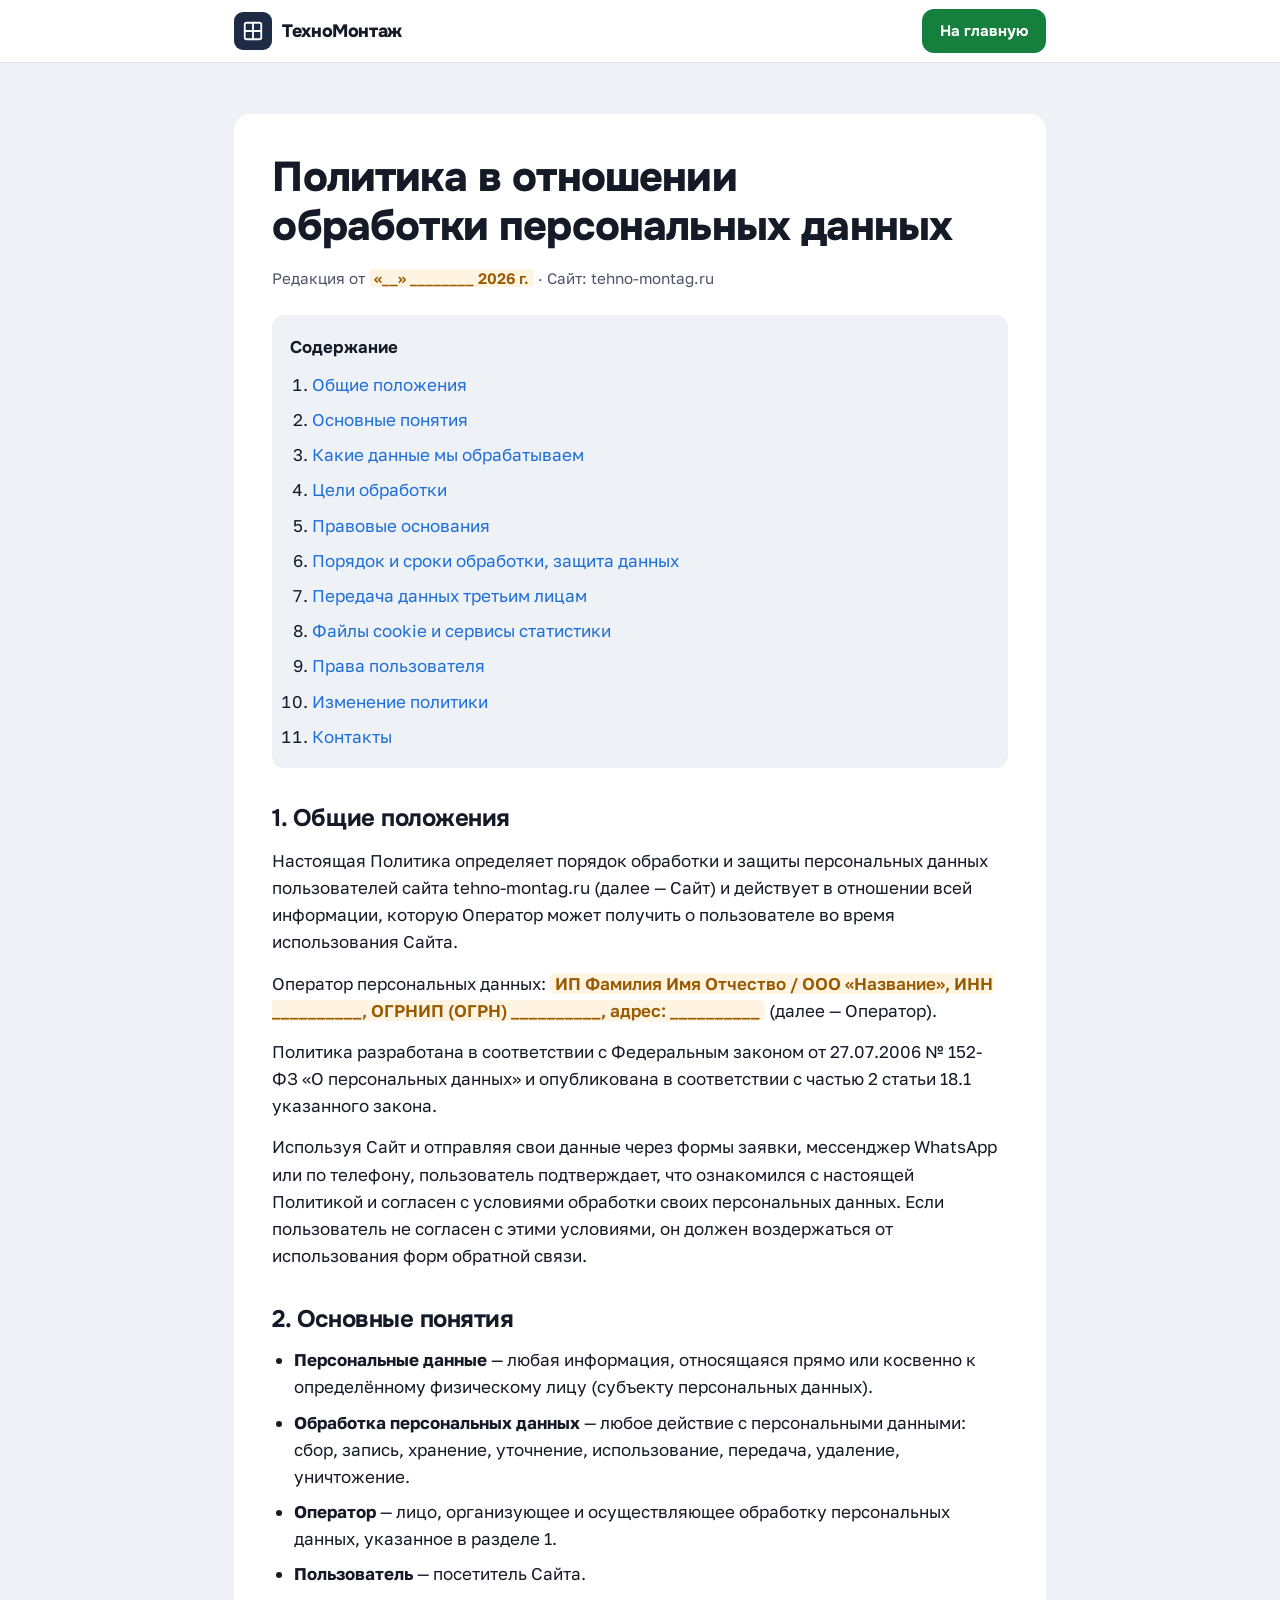
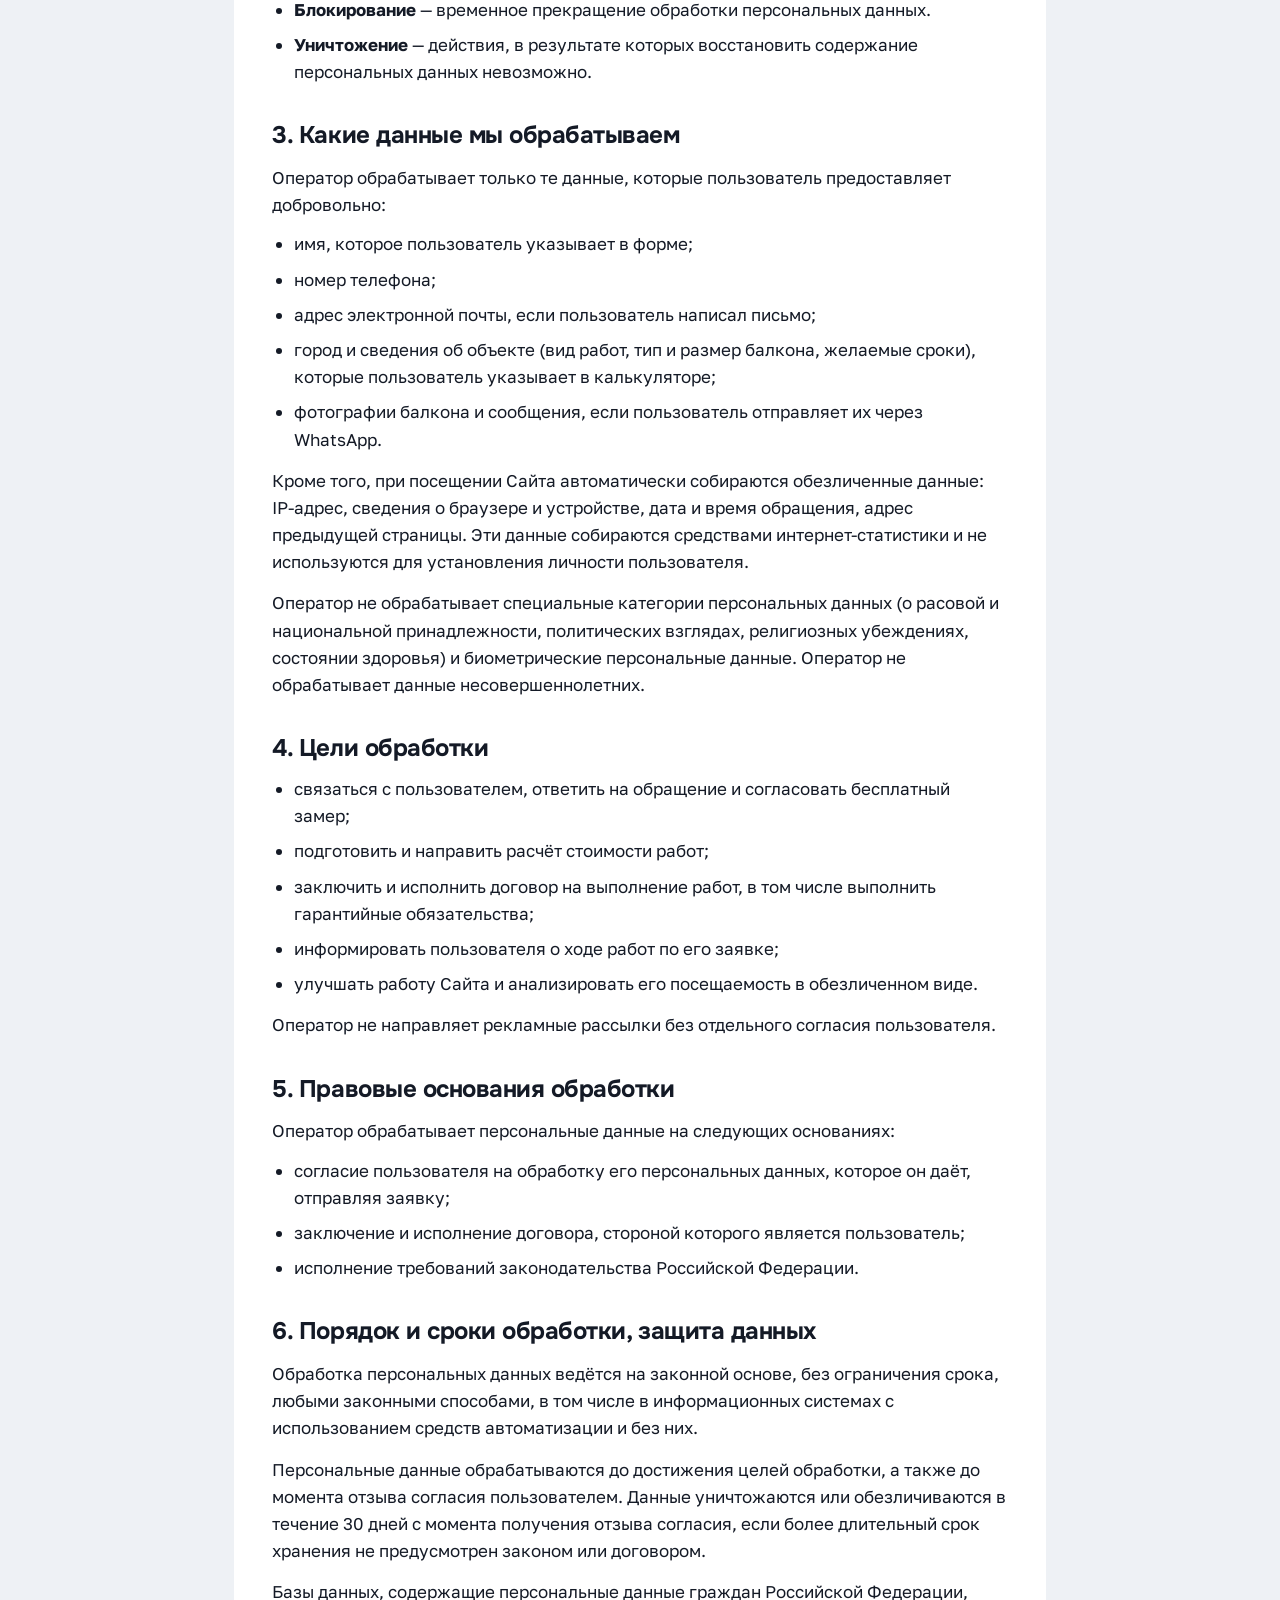
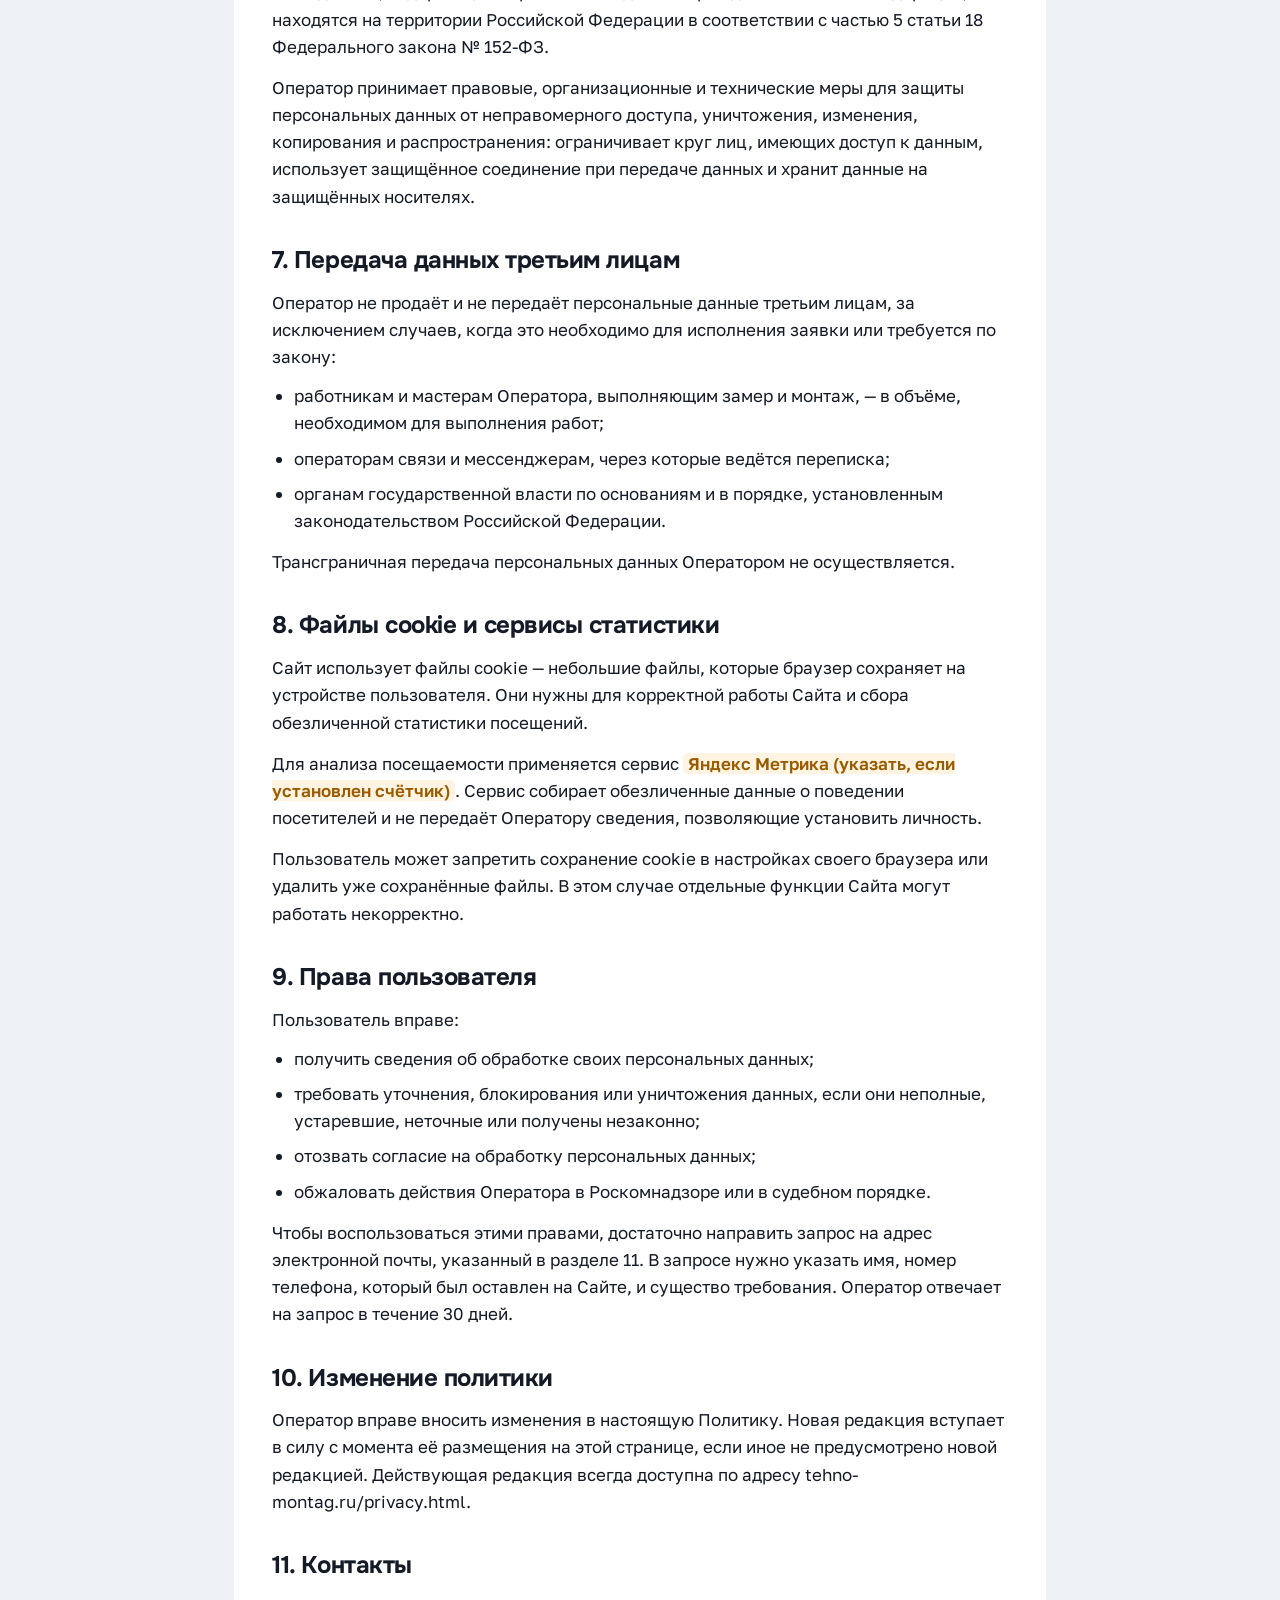
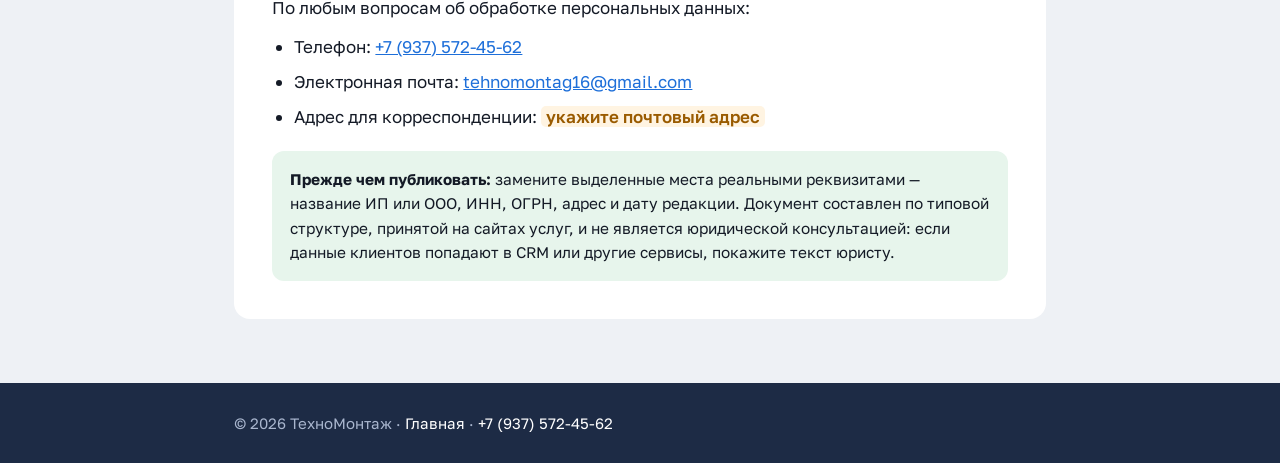
==== privacy.html @ 5880c0b1 "Новая версия сайта: мобильная вёрстка, калькулятор, галерея и политика Главная страница собрана зано" ====
<!doctype html>
<html lang="ru">
<head>
<meta charset="utf-8">
<meta name="viewport" content="width=device-width, initial-scale=1, viewport-fit=cover">
<meta name="theme-color" content="#1D2B45">
<title>Политика обработки персональных данных — ТехноМонтаж</title>
<meta name="description" content="Политика в отношении обработки персональных данных на сайте tehno-montag.ru: какие данные собираем, зачем, как храним и как их удалить.">
<meta name="robots" content="noindex, follow">
<link rel="canonical" href="https://tehno-montag.ru/privacy.html">
<link rel="icon" type="image/svg+xml" href="data:image/svg+xml,%3Csvg xmlns='http://www.w3.org/2000/svg' viewBox='0 0 32 32'%3E%3Crect width='32' height='32' rx='7' fill='%231D2B45'/%3E%3Cpath d='M8 8h16v16H8zM16 8v16M8 16h16' fill='none' stroke='%23fff' stroke-width='2.4'/%3E%3C/svg%3E">
<link rel="preconnect" href="https://fonts.googleapis.com">
<link rel="preconnect" href="https://fonts.gstatic.com" crossorigin>
<link rel="stylesheet" href="https://fonts.googleapis.com/css2?family=Onest:wght@600;700;800&family=Golos+Text:wght@400;500;600&display=swap">
<style>
:root{
  color-scheme:light;
  --bg:#EEF1F5; --card:#FFFFFF;
  --ink:#141A26; --muted:#4A5568; --line:#DCE2EC;
  --navy:#1D2B45; --navy-muted:#A9B6CE;
  --green:#15803D; --green-hover:#126B33; --green-soft:#E7F5EC;
  --blue:#1E6FD9; --todo:#9A5B00; --todo-soft:#FFF4E2;
  --font-display:"Onest","Segoe UI",system-ui,-apple-system,sans-serif;
  --font-body:"Golos Text","Segoe UI",system-ui,-apple-system,sans-serif;
  --r-lg:16px; --r-md:12px; --r-sm:8px;
}
*,*::before,*::after{box-sizing:border-box}
body{margin:0;background:var(--bg);color:var(--ink);font-family:var(--font-body);font-size:17px;line-height:1.6;-webkit-font-smoothing:antialiased;padding-top:env(safe-area-inset-top,0px)}
h1,h2,h3{font-family:var(--font-display);margin:0;line-height:1.2;letter-spacing:-.02em;text-wrap:balance}
h1{font-size:clamp(1.6rem,1.2rem + 2vw,2.6rem);font-weight:800}
h2{font-size:clamp(1.15rem,1rem + .8vw,1.5rem);font-weight:700;margin-top:36px}
p{margin:14px 0 0}
a{color:var(--blue)}
ul,ol{margin:12px 0 0;padding-left:22px}
li{margin-top:8px}
.wrap{max-width:860px;margin-inline:auto;padding-inline:16px}
@media (min-width:768px){.wrap{padding-inline:24px}}
.header{background:var(--card);border-bottom:1px solid var(--line)}
.headrow{display:flex;align-items:center;gap:14px;min-height:62px;padding-block:8px}
.logo{display:flex;align-items:center;gap:10px;text-decoration:none}
.logo-mark{width:38px;height:38px;flex:none;border-radius:9px;background:var(--navy);color:#FFFFFF;display:grid;place-items:center}
.logo-mark svg{width:22px;height:22px;stroke:currentColor;fill:none;stroke-width:2;stroke-linecap:round;stroke-linejoin:round}
.logo b{font-family:var(--font-display);font-size:1.12rem;font-weight:800;color:var(--ink);letter-spacing:-.02em}
.back{margin-left:auto;display:inline-flex;align-items:center;gap:8px;min-height:44px;padding:9px 18px;border-radius:var(--r-md);background:var(--green);color:#FFFFFF;font-family:var(--font-display);font-weight:700;font-size:.95rem;text-decoration:none}
.back:hover{background:var(--green-hover)}
main{padding-block:clamp(28px,4vw,56px) clamp(40px,5vw,72px)}
.doc{background:var(--card);border-radius:var(--r-lg);padding:clamp(20px,3vw,44px)}
.meta{margin-top:14px;color:var(--muted);font-size:.95rem}
.todo{color:var(--todo);background:var(--todo-soft);border-radius:5px;padding:0 5px;font-weight:600}
.note{margin-top:20px;padding:16px 18px;border-radius:var(--r-md);background:var(--green-soft);font-size:.96rem}
.toc{margin-top:24px;padding:18px;border-radius:var(--r-md);background:var(--bg)}
.toc b{font-family:var(--font-display)}
.toc ol{margin-top:10px}
.toc a{text-decoration:none}
.toc a:hover{text-decoration:underline}
.footer{background:var(--navy);color:var(--navy-muted);padding-block:28px;font-size:.94rem}
.footer a{color:#FFFFFF;text-decoration:none}
.footer a:hover{text-decoration:underline}
section{scroll-margin-top:16px}
</style>
</head>
<body>

<header class="header">
  <div class="wrap headrow">
    <a class="logo" href="index.html">
      <span class="logo-mark"><svg aria-hidden="true" viewBox="0 0 24 24"><rect x="3" y="3" width="18" height="18" rx="2"/><path d="M12 3v18"/><path d="M3 12h18"/></svg></span>
      <b>ТехноМонтаж</b>
    </a>
    <a class="back" href="index.html">На главную</a>
  </div>
</header>

<main>
  <div class="wrap">
    <div class="doc">
      <h1>Политика в отношении обработки персональных данных</h1>
      <!-- ЗАПОЛНИТЬ: подставьте реквизиты и дату, уберите выделение -->
      <p class="meta">Редакция от <span class="todo">«__» ________ 2026 г.</span> · Сайт: tehno-montag.ru</p>

      <div class="toc">
        <b>Содержание</b>
        <ol>
          <li><a href="#p1">Общие положения</a></li>
          <li><a href="#p2">Основные понятия</a></li>
          <li><a href="#p3">Какие данные мы обрабатываем</a></li>
          <li><a href="#p4">Цели обработки</a></li>
          <li><a href="#p5">Правовые основания</a></li>
          <li><a href="#p6">Порядок и сроки обработки, защита данных</a></li>
          <li><a href="#p7">Передача данных третьим лицам</a></li>
          <li><a href="#p8">Файлы cookie и сервисы статистики</a></li>
          <li><a href="#p9">Права пользователя</a></li>
          <li><a href="#p10">Изменение политики</a></li>
          <li><a href="#p11">Контакты</a></li>
        </ol>
      </div>

      <section id="p1">
        <h2>1. Общие положения</h2>
        <p>Настоящая Политика определяет порядок обработки и защиты персональных данных пользователей сайта tehno-montag.ru (далее — Сайт) и действует в отношении всей информации, которую Оператор может получить о пользователе во время использования Сайта.</p>
        <p>Оператор персональных данных: <span class="todo">ИП Фамилия Имя Отчество / ООО «Название», ИНН __________, ОГРНИП (ОГРН) __________, адрес: __________</span> (далее — Оператор).</p>
        <p>Политика разработана в соответствии с Федеральным законом от 27.07.2006 № 152-ФЗ «О персональных данных» и опубликована в соответствии с частью 2 статьи 18.1 указанного закона.</p>
        <p>Используя Сайт и отправляя свои данные через формы заявки, мессенджер WhatsApp или по телефону, пользователь подтверждает, что ознакомился с настоящей Политикой и согласен с условиями обработки своих персональных данных. Если пользователь не согласен с этими условиями, он должен воздержаться от использования форм обратной связи.</p>
      </section>

      <section id="p2">
        <h2>2. Основные понятия</h2>
        <ul>
          <li><b>Персональные данные</b> — любая информация, относящаяся прямо или косвенно к определённому физическому лицу (субъекту персональных данных).</li>
          <li><b>Обработка персональных данных</b> — любое действие с персональными данными: сбор, запись, хранение, уточнение, использование, передача, удаление, уничтожение.</li>
          <li><b>Оператор</b> — лицо, организующее и осуществляющее обработку персональных данных, указанное в разделе 1.</li>
          <li><b>Пользователь</b> — посетитель Сайта.</li>
          <li><b>Блокирование</b> — временное прекращение обработки персональных данных.</li>
          <li><b>Уничтожение</b> — действия, в результате которых восстановить содержание персональных данных невозможно.</li>
        </ul>
      </section>

      <section id="p3">
        <h2>3. Какие данные мы обрабатываем</h2>
        <p>Оператор обрабатывает только те данные, которые пользователь предоставляет добровольно:</p>
        <ul>
          <li>имя, которое пользователь указывает в форме;</li>
          <li>номер телефона;</li>
          <li>адрес электронной почты, если пользователь написал письмо;</li>
          <li>город и сведения об объекте (вид работ, тип и размер балкона, желаемые сроки), которые пользователь указывает в калькуляторе;</li>
          <li>фотографии балкона и сообщения, если пользователь отправляет их через WhatsApp.</li>
        </ul>
        <p>Кроме того, при посещении Сайта автоматически собираются обезличенные данные: IP-адрес, сведения о браузере и устройстве, дата и время обращения, адрес предыдущей страницы. Эти данные собираются средствами интернет-статистики и не используются для установления личности пользователя.</p>
        <p>Оператор не обрабатывает специальные категории персональных данных (о расовой и национальной принадлежности, политических взглядах, религиозных убеждениях, состоянии здоровья) и биометрические персональные данные. Оператор не обрабатывает данные несовершеннолетних.</p>
      </section>

      <section id="p4">
        <h2>4. Цели обработки</h2>
        <ul>
          <li>связаться с пользователем, ответить на обращение и согласовать бесплатный замер;</li>
          <li>подготовить и направить расчёт стоимости работ;</li>
          <li>заключить и исполнить договор на выполнение работ, в том числе выполнить гарантийные обязательства;</li>
          <li>информировать пользователя о ходе работ по его заявке;</li>
          <li>улучшать работу Сайта и анализировать его посещаемость в обезличенном виде.</li>
        </ul>
        <p>Оператор не направляет рекламные рассылки без отдельного согласия пользователя.</p>
      </section>

      <section id="p5">
        <h2>5. Правовые основания обработки</h2>
        <p>Оператор обрабатывает персональные данные на следующих основаниях:</p>
        <ul>
          <li>согласие пользователя на обработку его персональных данных, которое он даёт, отправляя заявку;</li>
          <li>заключение и исполнение договора, стороной которого является пользователь;</li>
          <li>исполнение требований законодательства Российской Федерации.</li>
        </ul>
      </section>

      <section id="p6">
        <h2>6. Порядок и сроки обработки, защита данных</h2>
        <p>Обработка персональных данных ведётся на законной основе, без ограничения срока, любыми законными способами, в том числе в информационных системах с использованием средств автоматизации и без них.</p>
        <p>Персональные данные обрабатываются до достижения целей обработки, а также до момента отзыва согласия пользователем. Данные уничтожаются или обезличиваются в течение 30 дней с момента получения отзыва согласия, если более длительный срок хранения не предусмотрен законом или договором.</p>
        <p>Базы данных, содержащие персональные данные граждан Российской Федерации, находятся на территории Российской Федерации в соответствии с частью 5 статьи 18 Федерального закона № 152-ФЗ.</p>
        <p>Оператор принимает правовые, организационные и технические меры для защиты персональных данных от неправомерного доступа, уничтожения, изменения, копирования и распространения: ограничивает круг лиц, имеющих доступ к данным, использует защищённое соединение при передаче данных и хранит данные на защищённых носителях.</p>
      </section>

      <section id="p7">
        <h2>7. Передача данных третьим лицам</h2>
        <p>Оператор не продаёт и не передаёт персональные данные третьим лицам, за исключением случаев, когда это необходимо для исполнения заявки или требуется по закону:</p>
        <ul>
          <li>работникам и мастерам Оператора, выполняющим замер и монтаж, — в объёме, необходимом для выполнения работ;</li>
          <li>операторам связи и мессенджерам, через которые ведётся переписка;</li>
          <li>органам государственной власти по основаниям и в порядке, установленным законодательством Российской Федерации.</li>
        </ul>
        <p>Трансграничная передача персональных данных Оператором не осуществляется.</p>
      </section>

      <section id="p8">
        <h2>8. Файлы cookie и сервисы статистики</h2>
        <p>Сайт использует файлы cookie — небольшие файлы, которые браузер сохраняет на устройстве пользователя. Они нужны для корректной работы Сайта и сбора обезличенной статистики посещений.</p>
        <p>Для анализа посещаемости применяется сервис <span class="todo">Яндекс Метрика (указать, если установлен счётчик)</span>. Сервис собирает обезличенные данные о поведении посетителей и не передаёт Оператору сведения, позволяющие установить личность.</p>
        <p>Пользователь может запретить сохранение cookie в настройках своего браузера или удалить уже сохранённые файлы. В этом случае отдельные функции Сайта могут работать некорректно.</p>
      </section>

      <section id="p9">
        <h2>9. Права пользователя</h2>
        <p>Пользователь вправе:</p>
        <ul>
          <li>получить сведения об обработке своих персональных данных;</li>
          <li>требовать уточнения, блокирования или уничтожения данных, если они неполные, устаревшие, неточные или получены незаконно;</li>
          <li>отозвать согласие на обработку персональных данных;</li>
          <li>обжаловать действия Оператора в Роскомнадзоре или в судебном порядке.</li>
        </ul>
        <p>Чтобы воспользоваться этими правами, достаточно направить запрос на адрес электронной почты, указанный в разделе 11. В запросе нужно указать имя, номер телефона, который был оставлен на Сайте, и существо требования. Оператор отвечает на запрос в течение 30 дней.</p>
      </section>

      <section id="p10">
        <h2>10. Изменение политики</h2>
        <p>Оператор вправе вносить изменения в настоящую Политику. Новая редакция вступает в силу с момента её размещения на этой странице, если иное не предусмотрено новой редакцией. Действующая редакция всегда доступна по адресу tehno-montag.ru/privacy.html.</p>
      </section>

      <section id="p11">
        <h2>11. Контакты</h2>
        <p>По любым вопросам об обработке персональных данных:</p>
        <ul>
          <li>Телефон: <a href="tel:+79375724562">+7 (937) 572-45-62</a></li>
          <li>Электронная почта: <a href="mailto:tehnomontag16@gmail.com">tehnomontag16@gmail.com</a></li>
          <li>Адрес для корреспонденции: <span class="todo">укажите почтовый адрес</span></li>
        </ul>
      </section>

      <div class="note">
        <b>Прежде чем публиковать:</b> замените выделенные места реальными реквизитами — название ИП или ООО, ИНН, ОГРН, адрес и дату редакции. Документ составлен по типовой структуре, принятой на сайтах услуг, и не является юридической консультацией: если данные клиентов попадают в CRM или другие сервисы, покажите текст юристу.
      </div>
    </div>
  </div>
</main>

<footer class="footer">
  <div class="wrap">
    © <span id="year">2026</span> ТехноМонтаж · <a href="index.html">Главная</a> · <a href="tel:+79375724562">+7 (937) 572-45-62</a>
  </div>
</footer>

<script>
  document.getElementById("year").textContent = new Date().getFullYear();
</script>
</body>
</html>
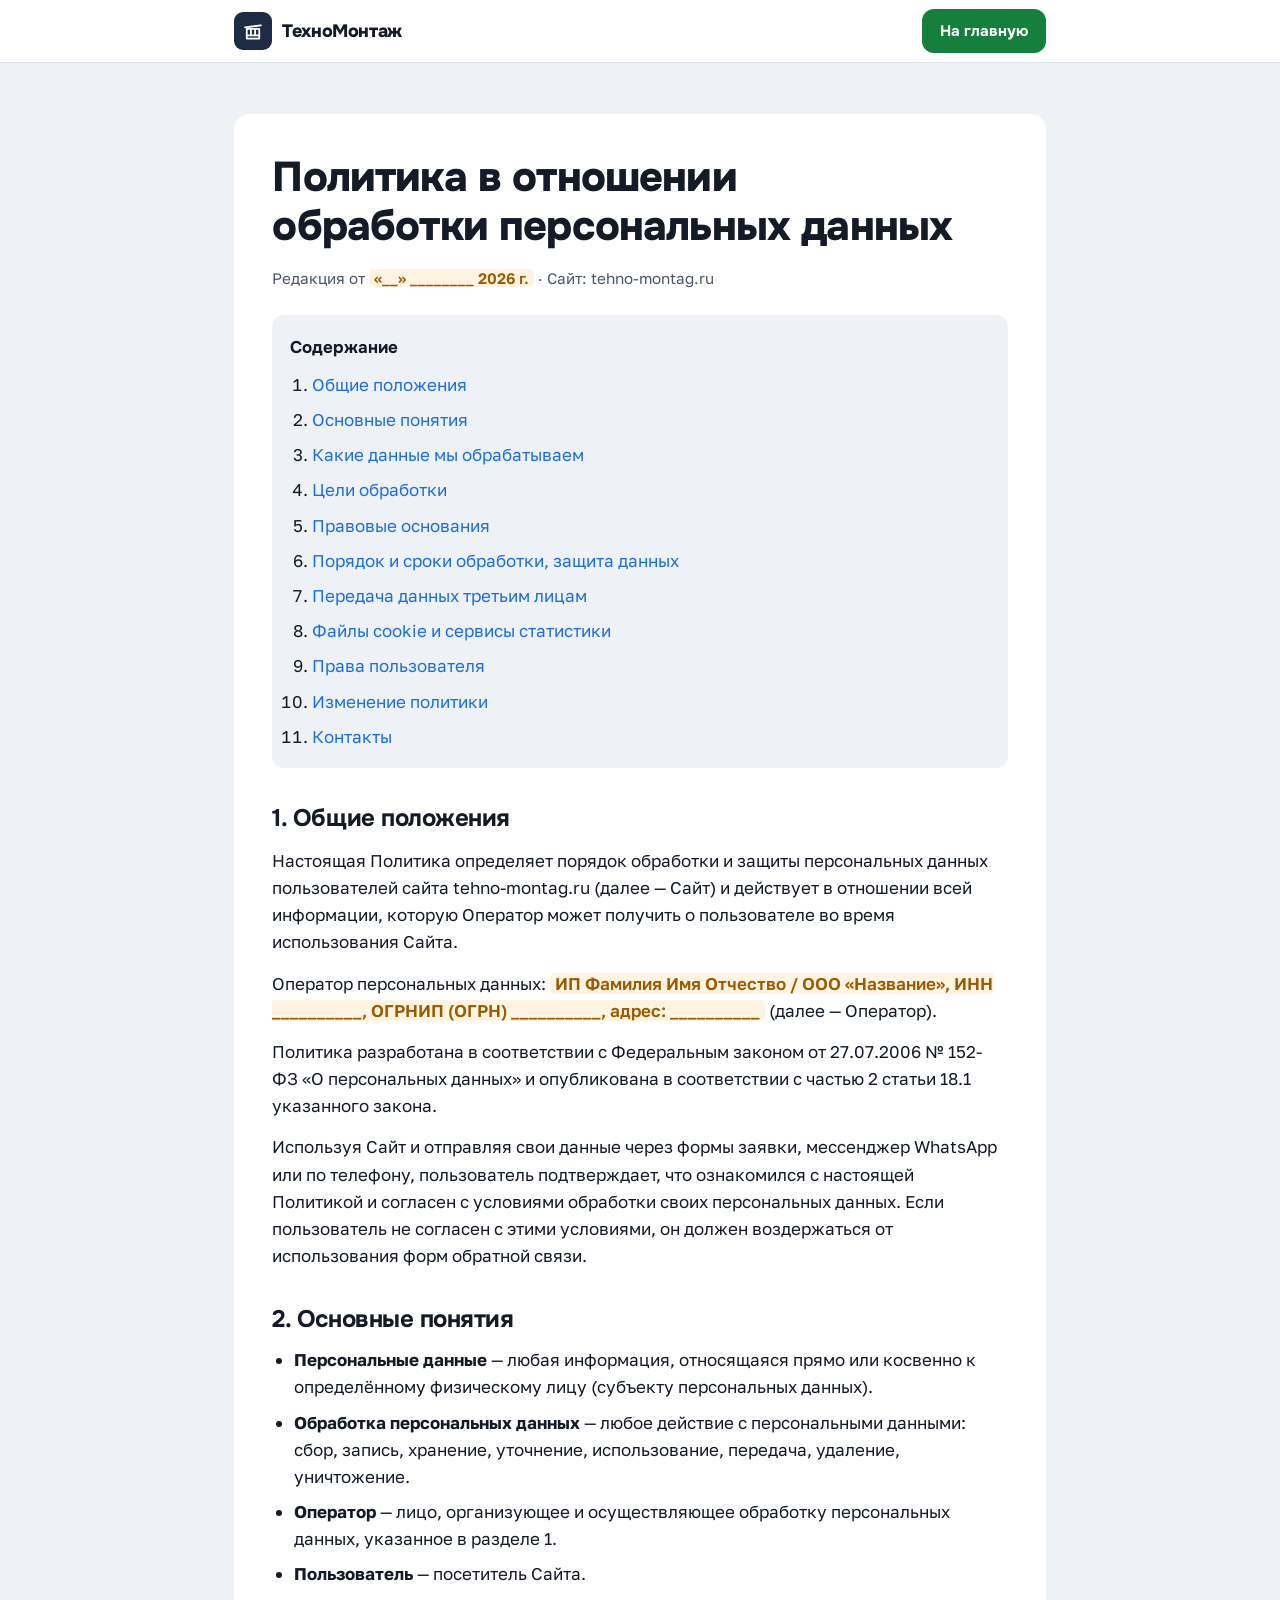
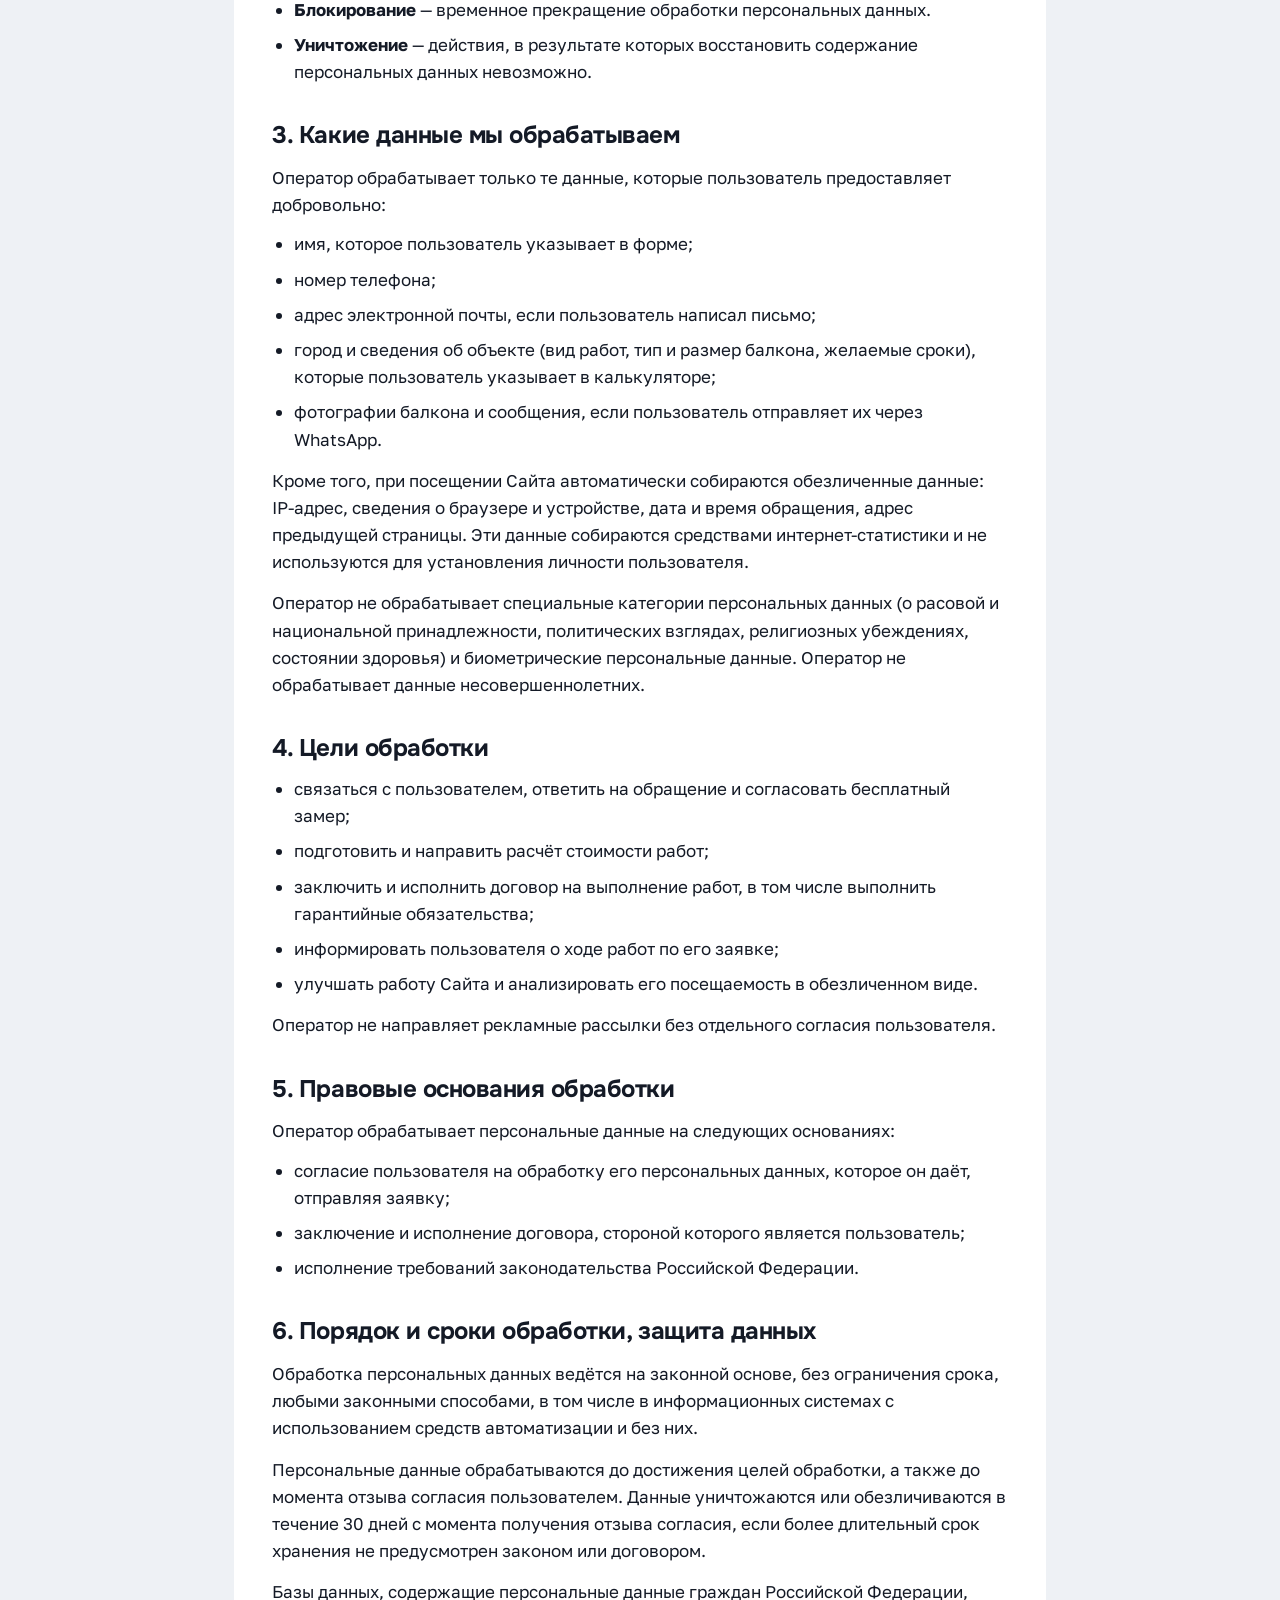
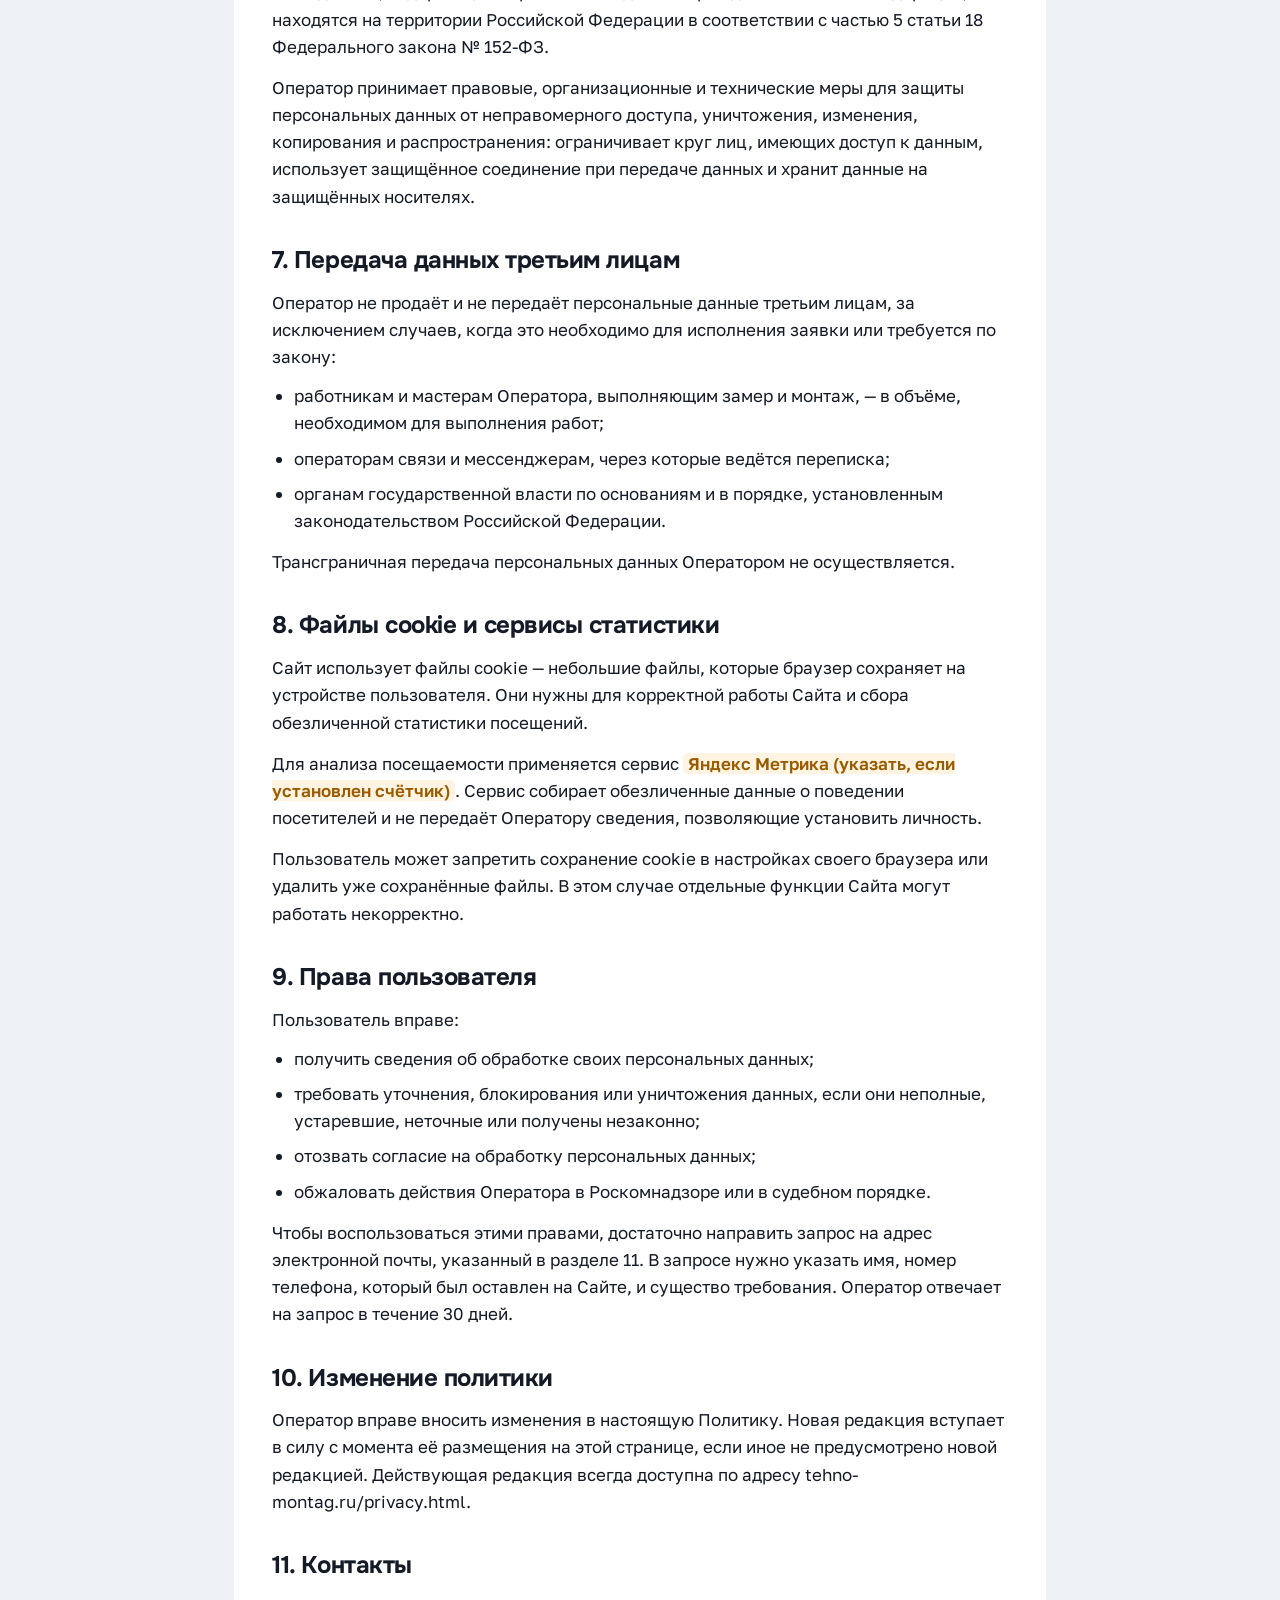
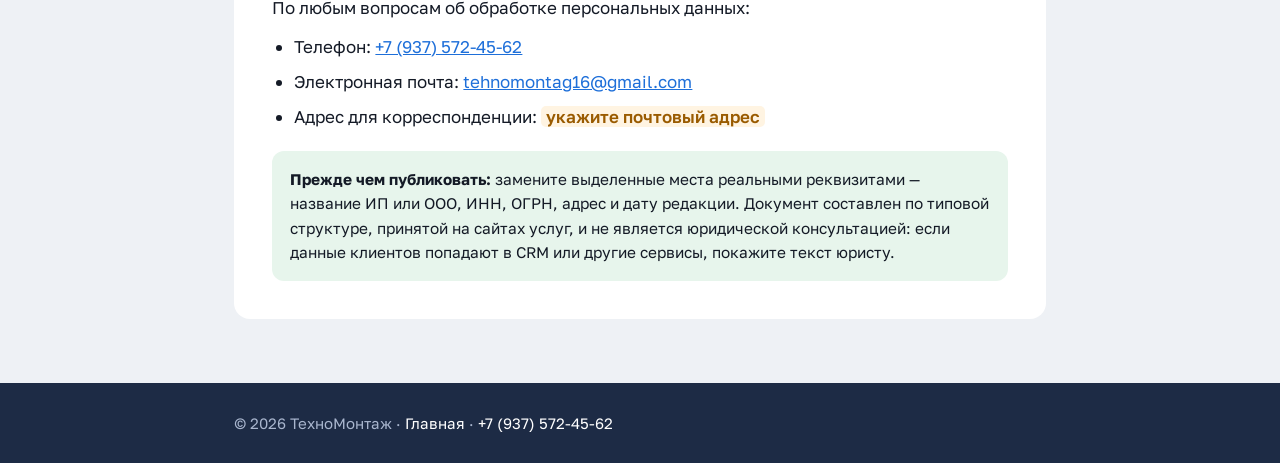
==== commit e9e1a965: "Логотип: знак балкона с крышей и остеклением Вместо универсальной сетки в шапке, подвале, мобильном " ====
--- a/privacy.html
+++ b/privacy.html
@@ -8,7 +8,7 @@
 <meta name="description" content="Политика в отношении обработки персональных данных на сайте tehno-montag.ru: какие данные собираем, зачем, как храним и как их удалить.">
 <meta name="robots" content="noindex, follow">
 <link rel="canonical" href="https://tehno-montag.ru/privacy.html">
-<link rel="icon" type="image/svg+xml" href="data:image/svg+xml,%3Csvg xmlns='http://www.w3.org/2000/svg' viewBox='0 0 32 32'%3E%3Crect width='32' height='32' rx='7' fill='%231D2B45'/%3E%3Cpath d='M8 8h16v16H8zM16 8v16M8 16h16' fill='none' stroke='%23fff' stroke-width='2.4'/%3E%3C/svg%3E">
+<link rel="icon" type="image/svg+xml" href="data:image/svg+xml,%3Csvg xmlns='http://www.w3.org/2000/svg' viewBox='0 0 32 32'%3E%3Crect width='32' height='32' rx='7.5' fill='%231D2B45'/%3E%3Cg fill='none' stroke='%23fff' stroke-width='2.3' stroke-linecap='round' stroke-linejoin='round'%3E%3Cpath d='M4.5 10.7 27.5 7.9'/%3E%3Cpath d='M6.9 12.9h18.2v14.2H6.9z'/%3E%3Cpath d='M13 12.9v9.5M19 12.9v9.5'/%3E%3Cpath d='M6.9 22.4h18.2'/%3E%3C/g%3E%3C/svg%3E">
 <link rel="preconnect" href="https://fonts.googleapis.com">
 <link rel="preconnect" href="https://fonts.gstatic.com" crossorigin>
 <link rel="stylesheet" href="https://fonts.googleapis.com/css2?family=Onest:wght@600;700;800&family=Golos+Text:wght@400;500;600&display=swap">
@@ -64,7 +64,7 @@
 <header class="header">
   <div class="wrap headrow">
     <a class="logo" href="index.html">
-      <span class="logo-mark"><svg aria-hidden="true" viewBox="0 0 24 24"><rect x="3" y="3" width="18" height="18" rx="2"/><path d="M12 3v18"/><path d="M3 12h18"/></svg></span>
+      <span class="logo-mark"><svg aria-hidden="true" viewBox="0 0 24 24"><path d="M3.4 8 20.6 5.9"/><path d="M5.2 9.7h13.6v10.6H5.2z"/><path d="M9.73 9.7v7.1M14.27 9.7v7.1"/><path d="M5.2 16.8h13.6"/></svg></span>
       <b>ТехноМонтаж</b>
     </a>
     <a class="back" href="index.html">На главную</a>
